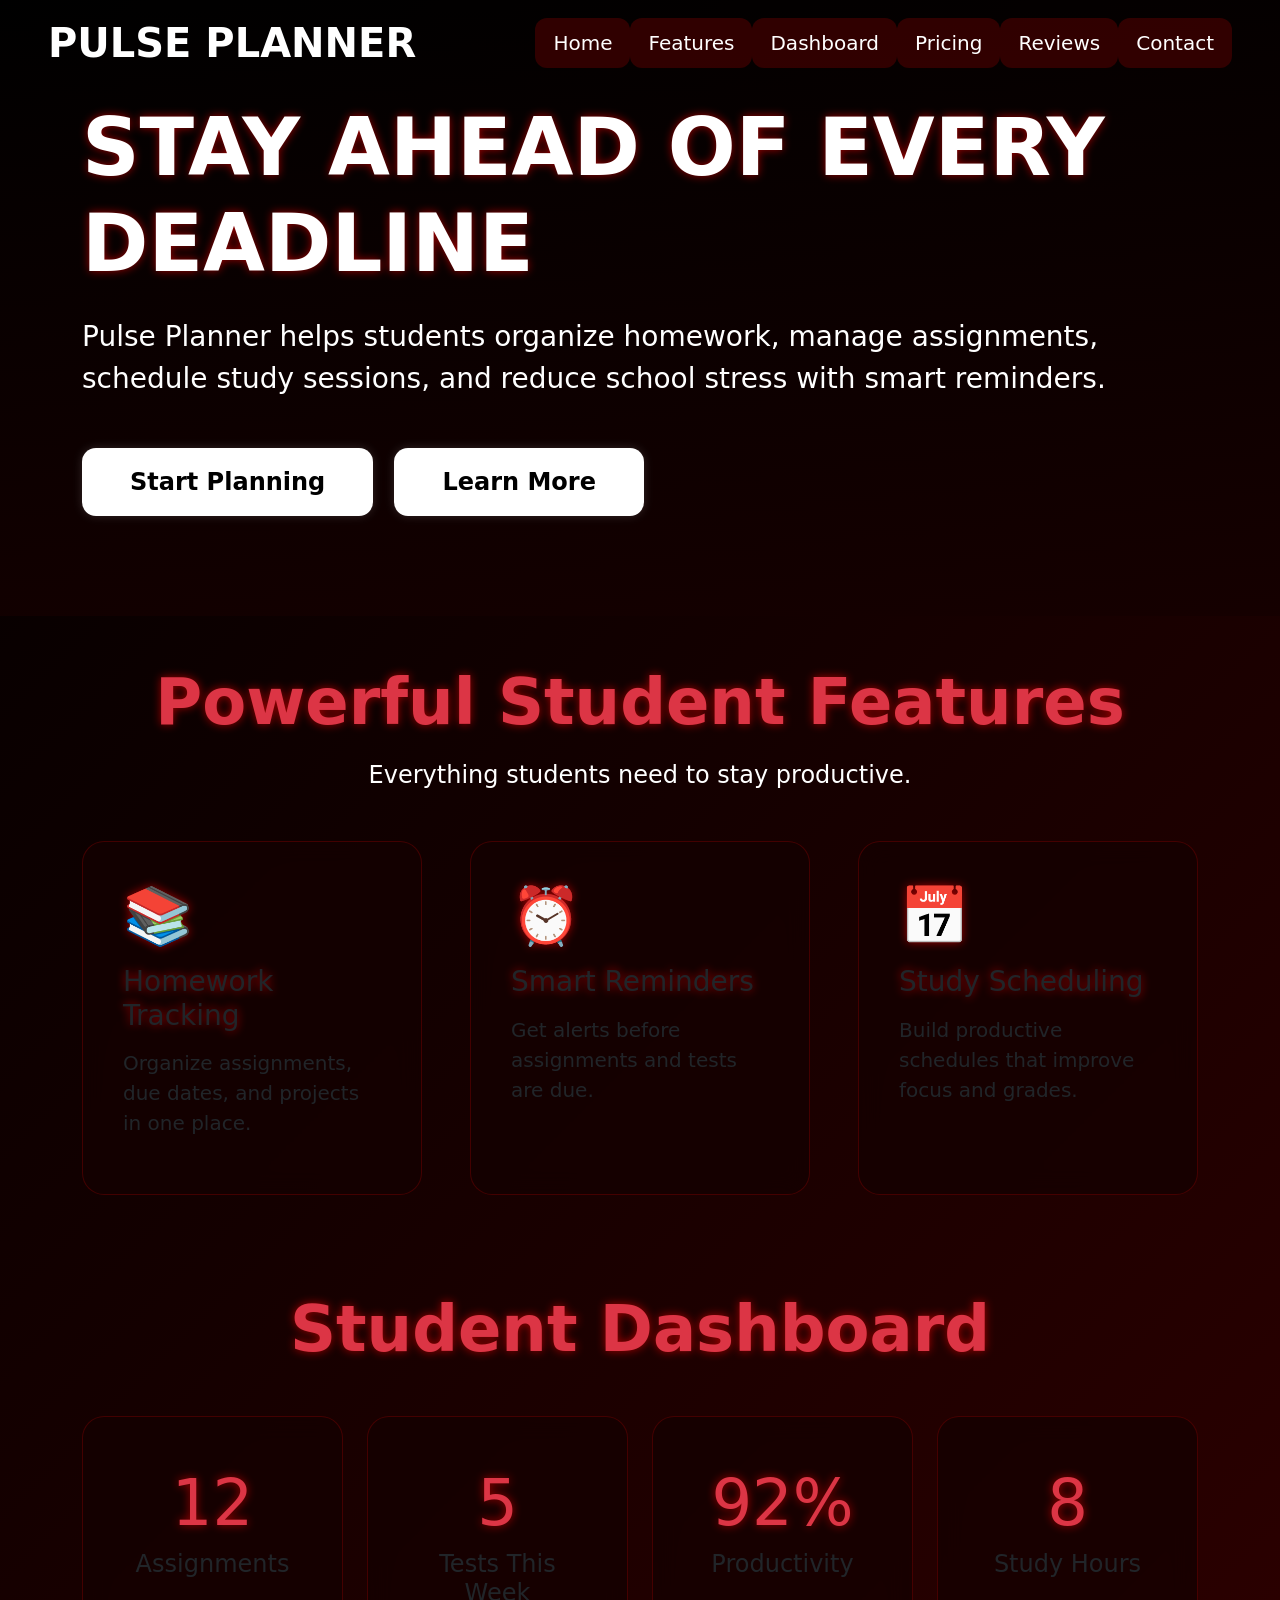
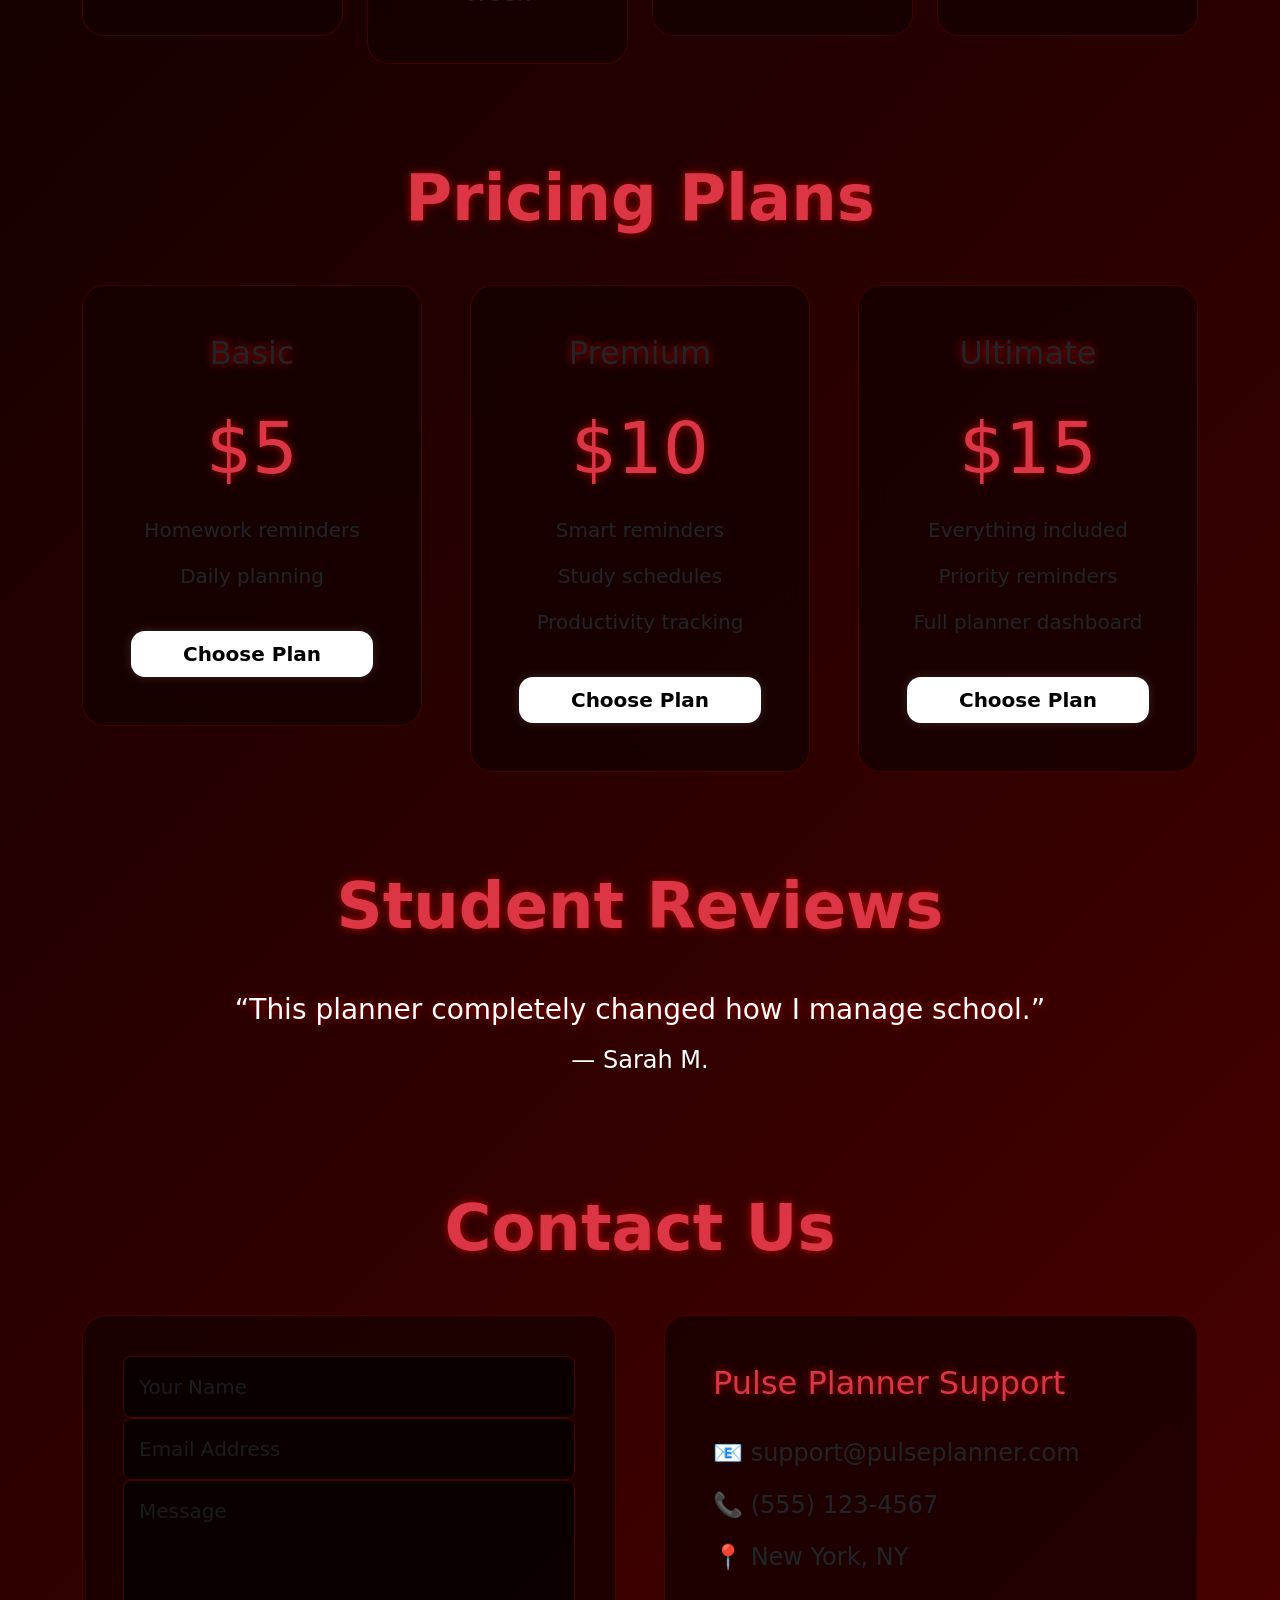
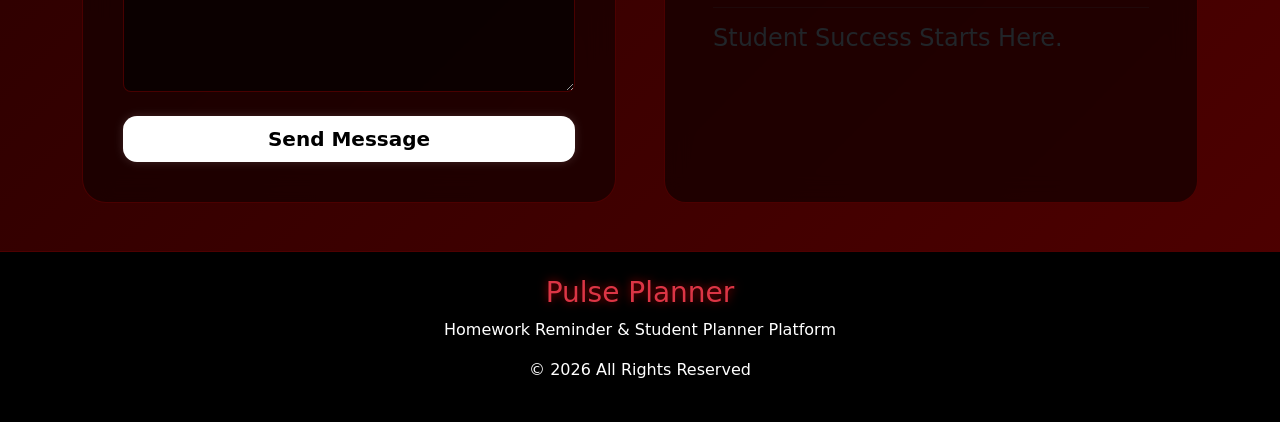
==== index.html @ bf3bfd85 "Add files via upload" ====
<!DOCTYPE html>
<html lang="en">

<head>
  <meta charset="UTF-8">
  <meta name="viewport" content="width=device-width, initial-scale=1.0">

  <title>Pulse Planner</title>

  <!-- Bootstrap -->
  <link href="https://cdn.jsdelivr.net/npm/bootstrap@5.3.3/dist/css/bootstrap.min.css" rel="stylesheet">

  <!-- CSS -->
  <link rel="stylesheet" href="style.css">

</head>

<body>

  <!-- NAVBAR -->
  <nav class="navbar navbar-expand-lg navbar-dark fixed-top">

    <div class="container-fluid px-5">

      <a class="navbar-brand fs-1 fw-bold" href="#">
        PULSE PLANNER
      </a>

      <button class="navbar-toggler"
        type="button"
        data-bs-toggle="collapse"
        data-bs-target="#navMenu">

        <span class="navbar-toggler-icon"></span>

      </button>

      <div class="collapse navbar-collapse" id="navMenu">

        <ul class="navbar-nav ms-auto fs-5">

          <li class="nav-item">
            <a class="nav-link" href="#home">
              Home
            </a>
          </li>

          <li class="nav-item">
            <a class="nav-link" href="#features">
              Features
            </a>
          </li>

          <li class="nav-item">
            <a class="nav-link" href="#dashboard">
              Dashboard
            </a>
          </li>

          <li class="nav-item">
            <a class="nav-link" href="#pricing">
              Pricing
            </a>
          </li>

          <li class="nav-item">
            <a class="nav-link" href="#reviews">
              Reviews
            </a>
          </li>

          <li class="nav-item">
            <a class="nav-link" href="#contact">
              Contact
            </a>
          </li>

        </ul>

      </div>

    </div>

  </nav>

  <!-- HERO -->
  <section id="home" class="hero">

    <div class="hero-overlay"></div>

    <div class="hero-content container">

      <h1 class="display-1 fw-bold">
        STAY AHEAD OF EVERY DEADLINE
      </h1>

      <p class="lead mt-4 fs-3">
        Pulse Planner helps students organize homework,
        manage assignments, schedule study sessions,
        and reduce school stress with smart reminders.
      </p>

      <div class="mt-5">

        <button class="btn btn-danger btn-lg px-5 py-3 rounded-pill fs-4 me-3">
          Start Planning
        </button>

        <button class="btn btn-outline-light btn-lg px-5 py-3 rounded-pill fs-4">
          Learn More
        </button>

      </div>

    </div>

  </section>

  <!-- FEATURES -->
  <section id="features" class="container py-5">

    <div class="text-center mb-5">

      <h2 class="display-3 fw-bold text-danger">
        Powerful Student Features
      </h2>

      <p class="fs-4 mt-3">
        Everything students need to stay productive.
      </p>

    </div>

    <div class="row g-5">

      <!-- CARD -->
      <div class="col-lg-4">

        <div class="card h-100 p-4">

          <div class="card-body">

            <h1 class="display-4">📚</h1>

            <h3 class="mt-3">
              Homework Tracking
            </h3>

            <p class="mt-3 fs-5">
              Organize assignments, due dates,
              and projects in one place.
            </p>

          </div>

        </div>

      </div>

      <!-- CARD -->
      <div class="col-lg-4">

        <div class="card h-100 p-4">

          <div class="card-body">

            <h1 class="display-4">⏰</h1>

            <h3 class="mt-3">
              Smart Reminders
            </h3>

            <p class="mt-3 fs-5">
              Get alerts before assignments
              and tests are due.
            </p>

          </div>

        </div>

      </div>

      <!-- CARD -->
      <div class="col-lg-4">

        <div class="card h-100 p-4">

          <div class="card-body">

            <h1 class="display-4">📅</h1>

            <h3 class="mt-3">
              Study Scheduling
            </h3>

            <p class="mt-3 fs-5">
              Build productive schedules
              that improve focus and grades.
            </p>

          </div>

        </div>

      </div>

    </div>

  </section>

  <!-- DASHBOARD -->
  <section id="dashboard" class="py-5">

    <div class="container">

      <div class="text-center mb-5">

        <h2 class="display-3 text-danger fw-bold">
          Student Dashboard
        </h2>

      </div>

      <div class="row g-4">

        <div class="col-md-3">

          <div class="card text-center p-5">

            <h1 class="display-3 text-danger">
              12
            </h1>

            <h4>
              Assignments
            </h4>

          </div>

        </div>

        <div class="col-md-3">

          <div class="card text-center p-5">

            <h1 class="display-3 text-danger">
              5
            </h1>

            <h4>
              Tests This Week
            </h4>

          </div>

        </div>

        <div class="col-md-3">

          <div class="card text-center p-5">

            <h1 class="display-3 text-danger">
              92%
            </h1>

            <h4>
              Productivity
            </h4>

          </div>

        </div>

        <div class="col-md-3">

          <div class="card text-center p-5">

            <h1 class="display-3 text-danger">
              8
            </h1>

            <h4>
              Study Hours
            </h4>

          </div>

        </div>

      </div>

    </div>

  </section>

  <!-- PRICING -->
  <section id="pricing" class="container py-5">

    <div class="text-center mb-5">

      <h2 class="display-3 text-danger fw-bold">
        Pricing Plans
      </h2>

    </div>

    <div class="row g-5">

      <!-- PLAN -->
      <div class="col-lg-4">

        <div class="card text-center p-5">

          <h2>Basic</h2>

          <h1 class="display-2 text-danger my-4">
            $5
          </h1>

          <p class="fs-5">
            Homework reminders
          </p>

          <p class="fs-5">
            Daily planning
          </p>

          <button class="btn btn-danger btn-lg mt-4 rounded-pill">
            Choose Plan
          </button>

        </div>

      </div>

      <!-- PLAN -->
      <div class="col-lg-4">

        <div class="card text-center p-5 border border-danger">

          <h2>Premium</h2>

          <h1 class="display-2 text-danger my-4">
            $10
          </h1>

          <p class="fs-5">
            Smart reminders
          </p>

          <p class="fs-5">
            Study schedules
          </p>

          <p class="fs-5">
            Productivity tracking
          </p>

          <button class="btn btn-danger btn-lg mt-4 rounded-pill">
            Choose Plan
          </button>

        </div>

      </div>

      <!-- PLAN -->
      <div class="col-lg-4">

        <div class="card text-center p-5">

          <h2>Ultimate</h2>

          <h1 class="display-2 text-danger my-4">
            $15
          </h1>

          <p class="fs-5">
            Everything included
          </p>

          <p class="fs-5">
            Priority reminders
          </p>

          <p class="fs-5">
            Full planner dashboard
          </p>

          <button class="btn btn-danger btn-lg mt-4 rounded-pill">
            Choose Plan
          </button>

        </div>

      </div>

    </div>

  </section>

  <!-- REVIEWS -->
  <section id="reviews" class="py-5">

    <div class="container">

      <div class="text-center mb-5">

        <h2 class="display-3 text-danger fw-bold">
          Student Reviews
        </h2>

      </div>

      <div id="reviewCarousel"
        class="carousel slide"
        data-bs-ride="carousel">

        <div class="carousel-inner">

          <div class="carousel-item active text-center">

            <h3>
              “This planner completely changed how I manage school.”
            </h3>

            <p class="mt-3 fs-4">
              — Sarah M.
            </p>

          </div>

          <div class="carousel-item text-center">

            <h3>
              “My grades improved because I stopped missing homework.”
            </h3>

            <p class="mt-3 fs-4">
              — David R.
            </p>

          </div>

          <div class="carousel-item text-center">

            <h3>
              “The reminders help me stay productive every day.”
            </h3>

            <p class="mt-3 fs-4">
              — Emily T.
            </p>

          </div>

        </div>

      </div>

    </div>

  </section>

  <!-- CONTACT -->
  <section id="contact" class="container py-5">

    <div class="text-center mb-5">

      <h2 class="display-3 text-danger fw-bold">
        Contact Us
      </h2>

    </div>

    <div class="row g-5">

      <!-- FORM -->
      <div class="col-lg-6">

        <form>

          <input type="text"
            class="form-control form-control-lg"
            placeholder="Your Name"
            required>

          <input type="email"
            class="form-control form-control-lg"
            placeholder="Email Address"
            required>

          <textarea rows="6"
            class="form-control form-control-lg"
            placeholder="Message"></textarea>

          <button class="btn btn-danger btn-lg w-100 mt-4 rounded-pill">
            Send Message
          </button>

        </form>

      </div>

      <!-- INFO -->
      <div class="col-lg-6">

        <div class="card p-5 h-100">

          <h2 class="text-danger">
            Pulse Planner Support
          </h2>

          <p class="fs-4 mt-4">
            📧 support@pulseplanner.com
          </p>

          <p class="fs-4">
            📞 (555) 123-4567
          </p>

          <p class="fs-4">
            📍 New York, NY
          </p>

          <hr>

          <h4>
            Student Success Starts Here.
          </h4>

        </div>

      </div>

    </div>

  </section>

  <!-- FOOTER -->
  <footer class="text-center py-4">

    <h3 class="text-danger">
      Pulse Planner
    </h3>

    <p>
      Homework Reminder & Student Planner Platform
    </p>

    <p>
      © 2026 All Rights Reserved
    </p>

  </footer>

  <!-- Bootstrap -->
  <script src="https://cdn.jsdelivr.net/npm/bootstrap@5.3.3/dist/js/bootstrap.bundle.min.js"></script>

</body>

</html>
---- style.css ----
/* BODY */
body {

  background:
  linear-gradient(
    135deg,
    #000000 0%,
    #140000 30%,
    #2b0000 60%,
    #500000 100%
  );

  color: white;

  overflow-x: hidden;

  scroll-behavior: smooth;
}

/* GLOBAL SECTION SPACING */
section {
  padding-top: 100px;
  padding-bottom: 100px;
}

/* BUTTONS */
.btn,
button {

  background: white !important;

  color: black !important;

  border: none !important;

  border-radius: 14px !important;

  font-weight: bold !important;

  transition: all 0.35s ease !important;

  box-shadow:
    0 0 10px rgba(255,255,255,0.15);

}

/* BUTTON HOVER */
.btn:hover,
button:hover {

  transform: translateY(-4px) scale(1.05);

  background: #ff2d2d !important;

  color: white !important;

  box-shadow:
    0 0 14px red,
    0 0 30px rgba(255,0,0,0.5);

}

/* CARDS */
.card {

  background: rgba(20,0,0,0.75) !important;

  border: 1px solid rgba(255,0,0,0.2) !important;

  backdrop-filter: blur(12px);

  transition: 0.35s ease;

  border-radius: 22px !important;

  overflow: hidden;

}

/* CARD HOVER */
.card:hover {

  transform: translateY(-8px) scale(1.03);

  box-shadow:
    0 0 20px rgba(255,0,0,0.5),
    0 0 40px rgba(255,0,0,0.25);

  border: 1px solid rgba(255,0,0,0.5) !important;

}

/* HEADINGS */
h1,
h2,
h3 {

  text-shadow:
    0 0 10px rgba(255,0,0,0.6);

}

/* NAV BUTTONS */
.nav-link {

  background: rgba(60,0,0,0.8);

  color: white !important;

  border-radius: 12px;

  padding: 10px 18px !important;

  transition: 0.3s;

}

/* NAV HOVER */
.nav-link:hover {

  background: #ff2d2d;

  transform: translateY(-3px);

  box-shadow:
    0 0 15px red,
    0 0 30px rgba(255,0,0,0.5);

}

/* HERO */
.hero {

  background:
    linear-gradient(
      rgba(0,0,0,0.75),
      rgba(20,0,0,0.8)
    ),

    url('https://images.unsplash.com/photo-1516321318423-f06f85e504b3');

  background-size: cover;

  background-position: center;

}

/* HERO OVERLAY */
.hero-overlay {

  background:
    radial-gradient(
      circle,
      rgba(255,0,0,0.18),
      transparent
    );

}

/* FORM */
form {

  background: rgba(20,0,0,0.7);

  border-radius: 24px;

  padding: 40px;

  backdrop-filter: blur(14px);

  border: 1px solid rgba(255,0,0,0.2);

}

/* INPUTS */
.form-control {

  background: rgba(0,0,0,0.6) !important;

  border: 1px solid rgba(255,0,0,0.25) !important;

  color: white !important;

  padding: 15px;

}

/* INPUT FOCUS */
.form-control:focus {

  box-shadow:
    0 0 15px rgba(255,0,0,0.5) !important;

  border: 1px solid red !important;

}

/* CHECKOUT SECTION */
.checkout-box {

  background: rgba(20,0,0,0.75);

  border-radius: 24px;

  padding: 50px;

  border: 1px solid rgba(255,0,0,0.3);

  backdrop-filter: blur(15px);

  transition: 0.35s;

}

/* CHECKOUT HOVER */
.checkout-box:hover {

  transform: scale(1.02);

  box-shadow:
    0 0 20px rgba(255,0,0,0.45);

}

/* FOOTER */
footer {

  background: black;

  border-top: 1px solid rgba(255,0,0,0.3);

}

/* SCROLLBAR */
::-webkit-scrollbar {
  width: 10px;
}

::-webkit-scrollbar-track {
  background: black;
}

::-webkit-scrollbar-thumb {

  background: red;

  border-radius: 10px;

}
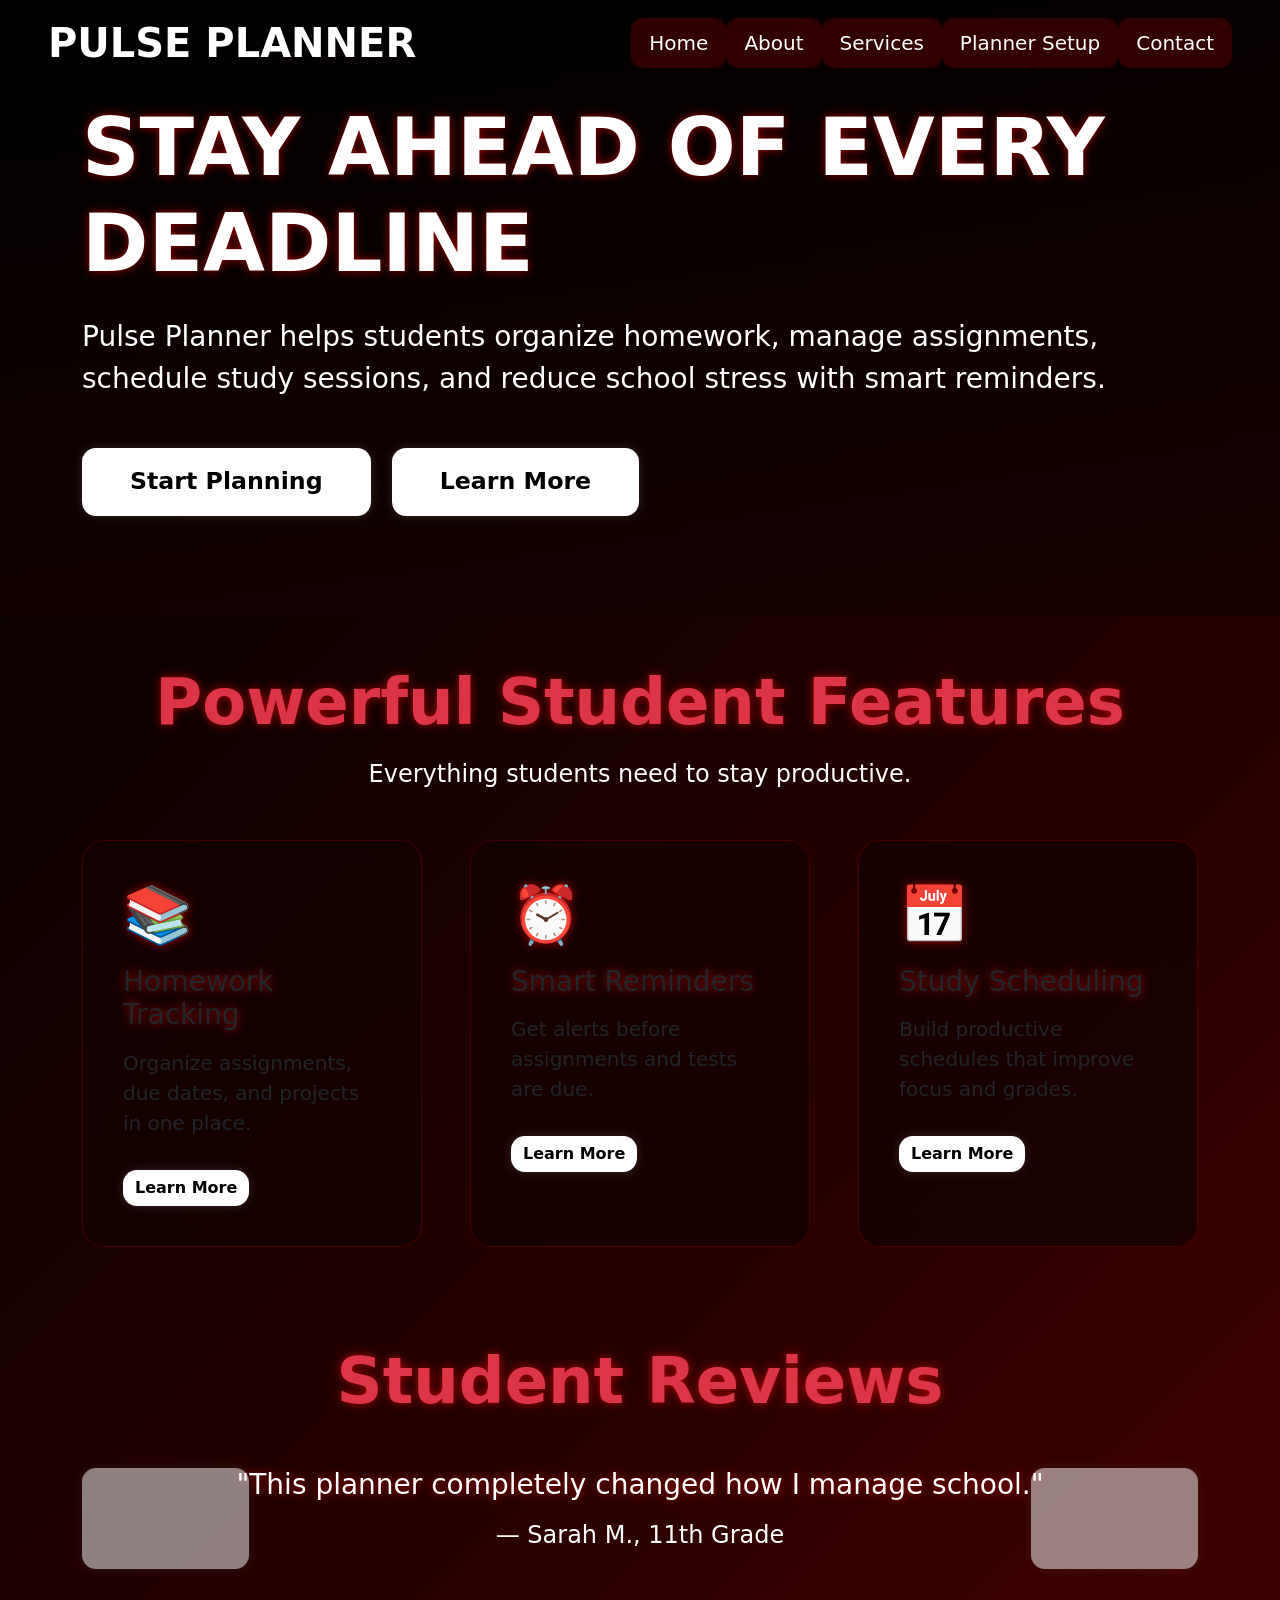
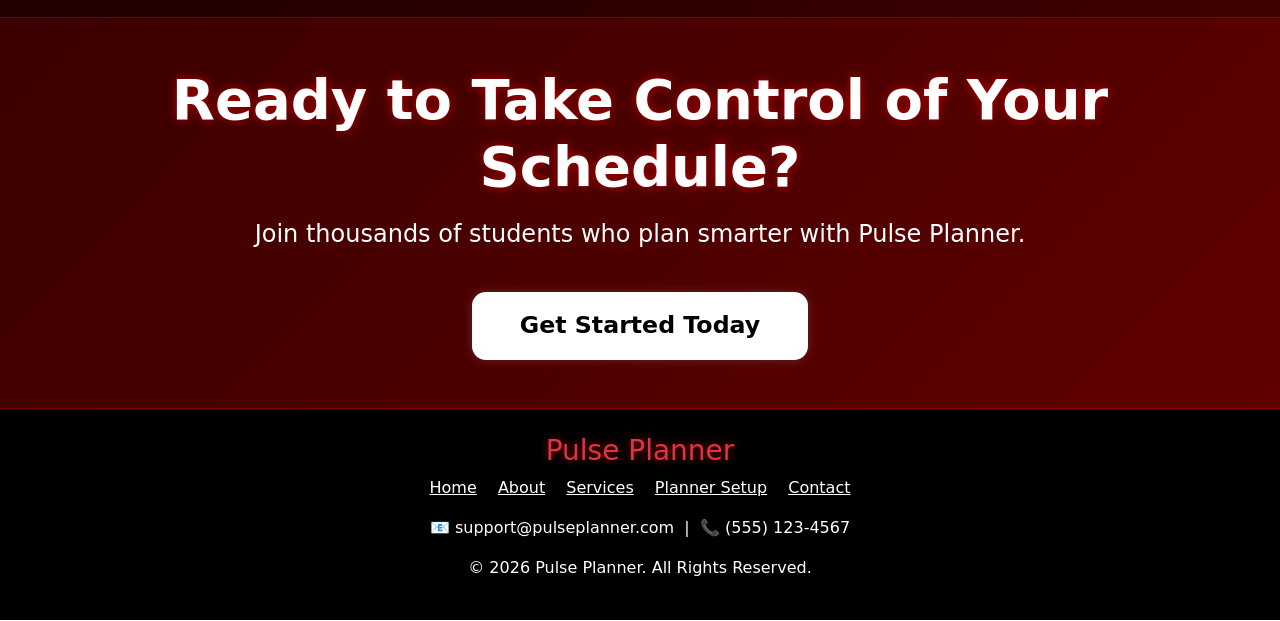
==== commit c00c3c77: "Refactor index.html structure and content" ====
--- a/index.html
+++ b/index.html
@@ -1,563 +1,145 @@
 <!DOCTYPE html>
 <html lang="en">
-
 <head>
   <meta charset="UTF-8">
   <meta name="viewport" content="width=device-width, initial-scale=1.0">
-
   <title>Pulse Planner</title>
-
-  <!-- Bootstrap -->
   <link href="https://cdn.jsdelivr.net/npm/bootstrap@5.3.3/dist/css/bootstrap.min.css" rel="stylesheet">
-
-  <!-- CSS -->
   <link rel="stylesheet" href="style.css">
-
 </head>
-
 <body>
 
   <!-- NAVBAR -->
   <nav class="navbar navbar-expand-lg navbar-dark fixed-top">
-
     <div class="container-fluid px-5">
-
-      <a class="navbar-brand fs-1 fw-bold" href="#">
-        PULSE PLANNER
-      </a>
-
-      <button class="navbar-toggler"
-        type="button"
-        data-bs-toggle="collapse"
-        data-bs-target="#navMenu">
-
+      <a class="navbar-brand fs-1 fw-bold" href="index.html">PULSE PLANNER</a>
+      <button class="navbar-toggler" type="button" data-bs-toggle="collapse" data-bs-target="#navMenu">
         <span class="navbar-toggler-icon"></span>
-
       </button>
-
       <div class="collapse navbar-collapse" id="navMenu">
-
         <ul class="navbar-nav ms-auto fs-5">
-
-          <li class="nav-item">
-            <a class="nav-link" href="#home">
-              Home
-            </a>
-          </li>
-
-          <li class="nav-item">
-            <a class="nav-link" href="#features">
-              Features
-            </a>
-          </li>
-
-          <li class="nav-item">
-            <a class="nav-link" href="#dashboard">
-              Dashboard
-            </a>
-          </li>
-
-          <li class="nav-item">
-            <a class="nav-link" href="#pricing">
-              Pricing
-            </a>
-          </li>
-
-          <li class="nav-item">
-            <a class="nav-link" href="#reviews">
-              Reviews
-            </a>
-          </li>
-
-          <li class="nav-item">
-            <a class="nav-link" href="#contact">
-              Contact
-            </a>
-          </li>
-
+          <li class="nav-item"><a class="nav-link active" href="index.html">Home</a></li>
+          <li class="nav-item"><a class="nav-link" href="about.html">About</a></li>
+          <li class="nav-item"><a class="nav-link" href="services.html">Services</a></li>
+          <li class="nav-item"><a class="nav-link" href="business.html">Planner Setup</a></li>
+          <li class="nav-item"><a class="nav-link" href="contact.html">Contact</a></li>
         </ul>
-
       </div>
-
     </div>
-
   </nav>
 
   <!-- HERO -->
   <section id="home" class="hero">
-
     <div class="hero-overlay"></div>
-
     <div class="hero-content container">
-
-      <h1 class="display-1 fw-bold">
-        STAY AHEAD OF EVERY DEADLINE
-      </h1>
-
+      <h1 class="display-1 fw-bold">STAY AHEAD OF EVERY DEADLINE</h1>
       <p class="lead mt-4 fs-3">
-        Pulse Planner helps students organize homework,
-        manage assignments, schedule study sessions,
+        Pulse Planner helps students organize homework, manage assignments, schedule study sessions,
         and reduce school stress with smart reminders.
       </p>
-
       <div class="mt-5">
-
-        <button class="btn btn-danger btn-lg px-5 py-3 rounded-pill fs-4 me-3">
-          Start Planning
-        </button>
-
-        <button class="btn btn-outline-light btn-lg px-5 py-3 rounded-pill fs-4">
-          Learn More
-        </button>
-
+        <a href="business.html" class="btn btn-danger btn-lg px-5 py-3 rounded-pill fs-4 me-3">Start Planning</a>
+        <a href="services.html" class="btn btn-outline-light btn-lg px-5 py-3 rounded-pill fs-4">Learn More</a>
       </div>
-
     </div>
-
   </section>
 
   <!-- FEATURES -->
   <section id="features" class="container py-5">
-
     <div class="text-center mb-5">
-
-      <h2 class="display-3 fw-bold text-danger">
-        Powerful Student Features
-      </h2>
-
-      <p class="fs-4 mt-3">
-        Everything students need to stay productive.
-      </p>
-
+      <h2 class="display-3 fw-bold text-danger">Powerful Student Features</h2>
+      <p class="fs-4 mt-3">Everything students need to stay productive.</p>
     </div>
-
     <div class="row g-5">
-
-      <!-- CARD -->
       <div class="col-lg-4">
-
         <div class="card h-100 p-4">
-
           <div class="card-body">
-
             <h1 class="display-4">📚</h1>
-
-            <h3 class="mt-3">
-              Homework Tracking
-            </h3>
-
-            <p class="mt-3 fs-5">
-              Organize assignments, due dates,
-              and projects in one place.
-            </p>
-
+            <h3 class="mt-3">Homework Tracking</h3>
+            <p class="mt-3 fs-5">Organize assignments, due dates, and projects in one place.</p>
+            <a href="services.html" class="btn btn-danger mt-3">Learn More</a>
           </div>
-
         </div>
-
       </div>
-
-      <!-- CARD -->
       <div class="col-lg-4">
-
         <div class="card h-100 p-4">
-
           <div class="card-body">
-
             <h1 class="display-4">⏰</h1>
-
-            <h3 class="mt-3">
-              Smart Reminders
-            </h3>
-
-            <p class="mt-3 fs-5">
-              Get alerts before assignments
-              and tests are due.
-            </p>
-
+            <h3 class="mt-3">Smart Reminders</h3>
+            <p class="mt-3 fs-5">Get alerts before assignments and tests are due.</p>
+            <a href="services.html" class="btn btn-danger mt-3">Learn More</a>
           </div>
-
         </div>
-
       </div>
-
-      <!-- CARD -->
       <div class="col-lg-4">
-
         <div class="card h-100 p-4">
-
           <div class="card-body">
-
             <h1 class="display-4">📅</h1>
-
-            <h3 class="mt-3">
-              Study Scheduling
-            </h3>
-
-            <p class="mt-3 fs-5">
-              Build productive schedules
-              that improve focus and grades.
-            </p>
-
+            <h3 class="mt-3">Study Scheduling</h3>
+            <p class="mt-3 fs-5">Build productive schedules that improve focus and grades.</p>
+            <a href="services.html" class="btn btn-danger mt-3">Learn More</a>
           </div>
-
         </div>
-
       </div>
-
     </div>
-
   </section>
 
-  <!-- DASHBOARD -->
-  <section id="dashboard" class="py-5">
-
+  <!-- REVIEWS CAROUSEL -->
+  <section id="reviews" class="py-5">
     <div class="container">
-
       <div class="text-center mb-5">
-
-        <h2 class="display-3 text-danger fw-bold">
-          Student Dashboard
-        </h2>
-
+        <h2 class="display-3 text-danger fw-bold">Student Reviews</h2>
       </div>
-
-      <div class="row g-4">
-
-        <div class="col-md-3">
-
-          <div class="card text-center p-5">
-
-            <h1 class="display-3 text-danger">
-              12
-            </h1>
-
-            <h4>
-              Assignments
-            </h4>
-
+      <div id="reviewCarousel" class="carousel slide" data-bs-ride="carousel">
+        <div class="carousel-inner">
+          <div class="carousel-item active text-center px-5">
+            <h3>"This planner completely changed how I manage school."</h3>
+            <p class="mt-3 fs-4">— Sarah M., 11th Grade</p>
           </div>
-
+          <div class="carousel-item text-center px-5">
+            <h3>"My grades improved because I stopped missing homework."</h3>
+            <p class="mt-3 fs-4">— David R., 10th Grade</p>
+          </div>
+          <div class="carousel-item text-center px-5">
+            <h3>"The reminders help me stay productive every day."</h3>
+            <p class="mt-3 fs-4">— Emily T., 12th Grade</p>
+          </div>
         </div>
-
-        <div class="col-md-3">
-
-          <div class="card text-center p-5">
-
-            <h1 class="display-3 text-danger">
-              5
-            </h1>
-
-            <h4>
-              Tests This Week
-            </h4>
-
-          </div>
-
-        </div>
-
-        <div class="col-md-3">
-
-          <div class="card text-center p-5">
-
-            <h1 class="display-3 text-danger">
-              92%
-            </h1>
-
-            <h4>
-              Productivity
-            </h4>
-
-          </div>
-
-        </div>
-
-        <div class="col-md-3">
-
-          <div class="card text-center p-5">
-
-            <h1 class="display-3 text-danger">
-              8
-            </h1>
-
-            <h4>
-              Study Hours
-            </h4>
-
-          </div>
-
-        </div>
-
+        <button class="carousel-control-prev" type="button" data-bs-target="#reviewCarousel" data-bs-slide="prev">
+          <span class="carousel-control-prev-icon"></span>
+          <span class="visually-hidden">Previous</span>
+        </button>
+        <button class="carousel-control-next" type="button" data-bs-target="#reviewCarousel" data-bs-slide="next">
+          <span class="carousel-control-next-icon"></span>
+          <span class="visually-hidden">Next</span>
+        </button>
       </div>
-
     </div>
-
   </section>
 
-  <!-- PRICING -->
-  <section id="pricing" class="container py-5">
-
-    <div class="text-center mb-5">
-
-      <h2 class="display-3 text-danger fw-bold">
-        Pricing Plans
-      </h2>
-
+  <!-- CTA STRIP -->
+  <section class="py-5 text-center" style="background: rgba(255,0,0,0.12); border-top: 1px solid rgba(255,0,0,0.3); border-bottom: 1px solid rgba(255,0,0,0.3);">
+    <div class="container">
+      <h2 class="display-4 fw-bold">Ready to Take Control of Your Schedule?</h2>
+      <p class="fs-4 mt-3">Join thousands of students who plan smarter with Pulse Planner.</p>
+      <a href="business.html" class="btn btn-danger btn-lg px-5 py-3 rounded-pill fs-4 mt-4">Get Started Today</a>
     </div>
-
-    <div class="row g-5">
-
-      <!-- PLAN -->
-      <div class="col-lg-4">
-
-        <div class="card text-center p-5">
-
-          <h2>Basic</h2>
-
-          <h1 class="display-2 text-danger my-4">
-            $5
-          </h1>
-
-          <p class="fs-5">
-            Homework reminders
-          </p>
-
-          <p class="fs-5">
-            Daily planning
-          </p>
-
-          <button class="btn btn-danger btn-lg mt-4 rounded-pill">
-            Choose Plan
-          </button>
-
-        </div>
-
-      </div>
-
-      <!-- PLAN -->
-      <div class="col-lg-4">
-
-        <div class="card text-center p-5 border border-danger">
-
-          <h2>Premium</h2>
-
-          <h1 class="display-2 text-danger my-4">
-            $10
-          </h1>
-
-          <p class="fs-5">
-            Smart reminders
-          </p>
-
-          <p class="fs-5">
-            Study schedules
-          </p>
-
-          <p class="fs-5">
-            Productivity tracking
-          </p>
-
-          <button class="btn btn-danger btn-lg mt-4 rounded-pill">
-            Choose Plan
-          </button>
-
-        </div>
-
-      </div>
-
-      <!-- PLAN -->
-      <div class="col-lg-4">
-
-        <div class="card text-center p-5">
-
-          <h2>Ultimate</h2>
-
-          <h1 class="display-2 text-danger my-4">
-            $15
-          </h1>
-
-          <p class="fs-5">
-            Everything included
-          </p>
-
-          <p class="fs-5">
-            Priority reminders
-          </p>
-
-          <p class="fs-5">
-            Full planner dashboard
-          </p>
-
-          <button class="btn btn-danger btn-lg mt-4 rounded-pill">
-            Choose Plan
-          </button>
-
-        </div>
-
-      </div>
-
-    </div>
-
-  </section>
-
-  <!-- REVIEWS -->
-  <section id="reviews" class="py-5">
-
-    <div class="container">
-
-      <div class="text-center mb-5">
-
-        <h2 class="display-3 text-danger fw-bold">
-          Student Reviews
-        </h2>
-
-      </div>
-
-      <div id="reviewCarousel"
-        class="carousel slide"
-        data-bs-ride="carousel">
-
-        <div class="carousel-inner">
-
-          <div class="carousel-item active text-center">
-
-            <h3>
-              “This planner completely changed how I manage school.”
-            </h3>
-
-            <p class="mt-3 fs-4">
-              — Sarah M.
-            </p>
-
-          </div>
-
-          <div class="carousel-item text-center">
-
-            <h3>
-              “My grades improved because I stopped missing homework.”
-            </h3>
-
-            <p class="mt-3 fs-4">
-              — David R.
-            </p>
-
-          </div>
-
-          <div class="carousel-item text-center">
-
-            <h3>
-              “The reminders help me stay productive every day.”
-            </h3>
-
-            <p class="mt-3 fs-4">
-              — Emily T.
-            </p>
-
-          </div>
-
-        </div>
-
-      </div>
-
-    </div>
-
-  </section>
-
-  <!-- CONTACT -->
-  <section id="contact" class="container py-5">
-
-    <div class="text-center mb-5">
-
-      <h2 class="display-3 text-danger fw-bold">
-        Contact Us
-      </h2>
-
-    </div>
-
-    <div class="row g-5">
-
-      <!-- FORM -->
-      <div class="col-lg-6">
-
-        <form>
-
-          <input type="text"
-            class="form-control form-control-lg"
-            placeholder="Your Name"
-            required>
-
-          <input type="email"
-            class="form-control form-control-lg"
-            placeholder="Email Address"
-            required>
-
-          <textarea rows="6"
-            class="form-control form-control-lg"
-            placeholder="Message"></textarea>
-
-          <button class="btn btn-danger btn-lg w-100 mt-4 rounded-pill">
-            Send Message
-          </button>
-
-        </form>
-
-      </div>
-
-      <!-- INFO -->
-      <div class="col-lg-6">
-
-        <div class="card p-5 h-100">
-
-          <h2 class="text-danger">
-            Pulse Planner Support
-          </h2>
-
-          <p class="fs-4 mt-4">
-            📧 support@pulseplanner.com
-          </p>
-
-          <p class="fs-4">
-            📞 (555) 123-4567
-          </p>
-
-          <p class="fs-4">
-            📍 New York, NY
-          </p>
-
-          <hr>
-
-          <h4>
-            Student Success Starts Here.
-          </h4>
-
-        </div>
-
-      </div>
-
-    </div>
-
   </section>
 
   <!-- FOOTER -->
   <footer class="text-center py-4">
-
-    <h3 class="text-danger">
-      Pulse Planner
-    </h3>
-
+    <h3 class="text-danger">Pulse Planner</h3>
     <p>
-      Homework Reminder & Student Planner Platform
+      <a href="index.html" class="text-white me-3">Home</a>
+      <a href="about.html" class="text-white me-3">About</a>
+      <a href="services.html" class="text-white me-3">Services</a>
+      <a href="business.html" class="text-white me-3">Planner Setup</a>
+      <a href="contact.html" class="text-white">Contact</a>
     </p>
-
-    <p>
-      © 2026 All Rights Reserved
-    </p>
-
+    <p>📧 support@pulseplanner.com &nbsp;|&nbsp; 📞 (555) 123-4567</p>
+    <p>© 2026 Pulse Planner. All Rights Reserved.</p>
   </footer>
 
-  <!-- Bootstrap -->
   <script src="https://cdn.jsdelivr.net/npm/bootstrap@5.3.3/dist/js/bootstrap.bundle.min.js"></script>
-
 </body>
-
-</html>+</html>
